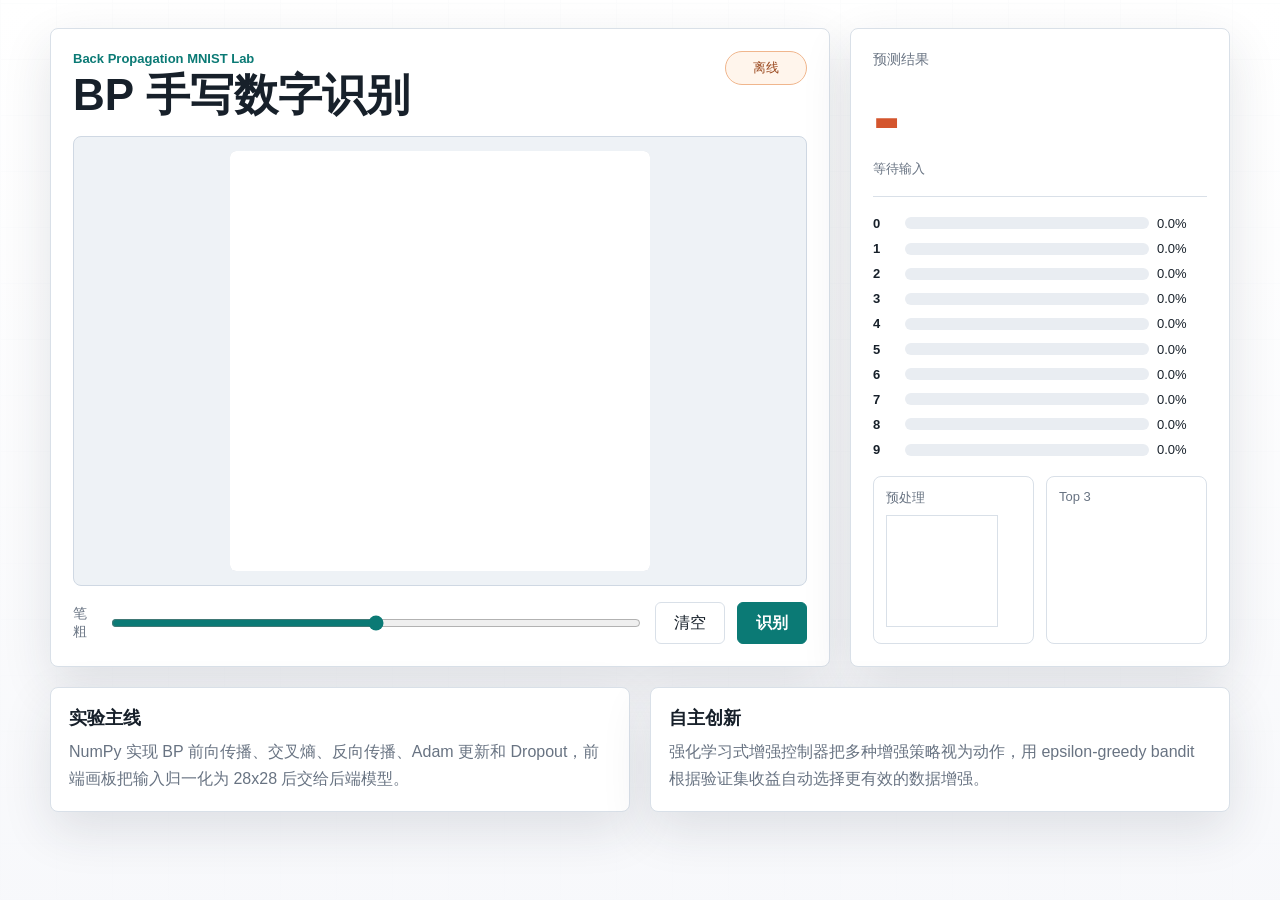
==== experiment1/web/index.html @ 5b9a0ac9 "重构了整个项目结构，前端界面和交互逻辑，后端训练代码增加了强化学习式增强控制器，并且添加了详细的实验记录输出。" ====
<!doctype html>
<html lang="zh-CN">
  <head>
    <meta charset="utf-8" />
    <meta name="viewport" content="width=device-width, initial-scale=1" />
    <title>BP 手写数字识别</title>
    <link rel="stylesheet" href="styles.css" />
  </head>
  <body>
    <main class="shell">
      <section class="workspace">
        <div class="draw-panel">
          <div class="panel-head">
            <div>
              <p class="eyebrow">Back Propagation MNIST Lab</p>
              <h1>BP 手写数字识别</h1>
            </div>
            <span id="modelStatus" class="status">连接中</span>
          </div>

          <div class="canvas-wrap">
            <canvas id="digitCanvas" width="280" height="280" aria-label="手写数字画板"></canvas>
          </div>

          <div class="toolbar">
            <label class="control">
              <span>笔粗</span>
              <input id="brushSize" type="range" min="10" max="34" value="22" />
            </label>
            <button id="clearBtn" type="button">清空</button>
            <button id="predictBtn" type="button" class="primary">识别</button>
          </div>
        </div>

        <aside class="result-panel">
          <div class="prediction">
            <span class="label">预测结果</span>
            <strong id="prediction">-</strong>
            <small id="confidence">等待输入</small>
          </div>

          <div class="bars" id="bars"></div>

          <div class="mini-grid">
            <div>
              <span>预处理</span>
              <canvas id="previewCanvas" width="112" height="112"></canvas>
            </div>
            <div>
              <span>Top 3</span>
              <ol id="topList"></ol>
            </div>
          </div>
        </aside>
      </section>

      <section class="notes">
        <article>
          <h2>实验主线</h2>
          <p>NumPy 实现 BP 前向传播、交叉熵、反向传播、Adam 更新和 Dropout，前端画板把输入归一化为 28x28 后交给后端模型。</p>
        </article>
        <article>
          <h2>自主创新</h2>
          <p>强化学习式增强控制器把多种增强策略视为动作，用 epsilon-greedy bandit 根据验证集收益自动选择更有效的数据增强。</p>
        </article>
      </section>
    </main>
    <script src="app.js"></script>
  </body>
</html>
---- experiment1/web/styles.css ----
:root {
  color-scheme: light;
  --ink: #17202a;
  --muted: #687382;
  --line: #d9e0e8;
  --paper: #f7f8fb;
  --panel: #ffffff;
  --accent: #0b7a75;
  --accent-2: #d4552d;
  --accent-3: #315f9e;
  --shadow: 0 18px 50px rgba(31, 42, 55, 0.12);
}

* {
  box-sizing: border-box;
}

body {
  margin: 0;
  min-height: 100vh;
  font-family: "Microsoft YaHei", "Segoe UI", Arial, sans-serif;
  color: var(--ink);
  background:
    linear-gradient(180deg, rgba(255, 255, 255, 0.84), rgba(247, 248, 251, 0.96)),
    repeating-linear-gradient(90deg, #edf1f5 0 1px, transparent 1px 56px),
    repeating-linear-gradient(0deg, #edf1f5 0 1px, transparent 1px 56px);
}

button,
input {
  font: inherit;
}

.shell {
  width: min(1180px, calc(100% - 32px));
  margin: 0 auto;
  padding: 28px 0;
}

.workspace {
  display: grid;
  grid-template-columns: minmax(360px, 1fr) 380px;
  gap: 20px;
  align-items: stretch;
}

.draw-panel,
.result-panel,
.notes article {
  background: var(--panel);
  border: 1px solid var(--line);
  border-radius: 8px;
  box-shadow: var(--shadow);
}

.draw-panel {
  padding: 22px;
}

.panel-head {
  display: flex;
  justify-content: space-between;
  gap: 16px;
  align-items: flex-start;
  margin-bottom: 18px;
}

.eyebrow {
  margin: 0 0 6px;
  color: var(--accent);
  font-size: 13px;
  font-weight: 700;
  letter-spacing: 0;
}

h1,
h2,
p {
  margin: 0;
}

h1 {
  font-size: clamp(28px, 4vw, 44px);
  line-height: 1.05;
}

.status {
  min-width: 82px;
  text-align: center;
  border: 1px solid var(--line);
  border-radius: 999px;
  padding: 7px 10px;
  color: var(--muted);
  font-size: 13px;
  white-space: nowrap;
}

.status.ready {
  color: #07624f;
  border-color: #8bd2bd;
  background: #ecfbf5;
}

.status.warn {
  color: #9a481e;
  border-color: #f0b68d;
  background: #fff5ec;
}

.canvas-wrap {
  display: grid;
  place-items: center;
  padding: 14px;
  border: 1px solid #cfd8e3;
  border-radius: 8px;
  background: #eef2f6;
}

#digitCanvas {
  width: min(100%, 420px);
  aspect-ratio: 1;
  height: auto;
  display: block;
  border-radius: 6px;
  background: #fff;
  cursor: crosshair;
  touch-action: none;
  box-shadow: inset 0 0 0 1px #c4ccd8;
}

.toolbar {
  display: grid;
  grid-template-columns: 1fr auto auto;
  gap: 12px;
  align-items: center;
  margin-top: 16px;
}

.control {
  display: flex;
  gap: 10px;
  align-items: center;
  color: var(--muted);
  font-size: 14px;
}

.control input {
  width: 100%;
  accent-color: var(--accent);
}

button {
  min-height: 42px;
  border: 1px solid var(--line);
  border-radius: 6px;
  padding: 0 18px;
  background: #fff;
  color: var(--ink);
  cursor: pointer;
}

button.primary {
  border-color: var(--accent);
  background: var(--accent);
  color: #fff;
  font-weight: 700;
}

.result-panel {
  padding: 22px;
  display: grid;
  grid-template-rows: auto 1fr auto;
  gap: 18px;
}

.prediction {
  border-bottom: 1px solid var(--line);
  padding-bottom: 18px;
}

.prediction .label {
  display: block;
  color: var(--muted);
  font-size: 14px;
}

.prediction strong {
  display: block;
  margin: 8px 0 4px;
  font-size: 82px;
  line-height: 0.95;
  color: var(--accent-2);
}

.prediction small {
  color: var(--muted);
}

.bars {
  display: grid;
  gap: 8px;
}

.bar {
  display: grid;
  grid-template-columns: 24px 1fr 50px;
  gap: 8px;
  align-items: center;
  font-size: 13px;
}

.track {
  height: 12px;
  border-radius: 999px;
  background: #e9edf2;
  overflow: hidden;
}

.fill {
  height: 100%;
  width: 0%;
  border-radius: inherit;
  background: var(--accent-3);
  transition: width 180ms ease;
}

.mini-grid {
  display: grid;
  grid-template-columns: 1fr 1fr;
  gap: 12px;
}

.mini-grid > div {
  border: 1px solid var(--line);
  border-radius: 8px;
  padding: 12px;
  min-height: 146px;
}

.mini-grid span {
  display: block;
  margin-bottom: 8px;
  color: var(--muted);
  font-size: 13px;
}

#previewCanvas {
  width: 112px;
  height: 112px;
  image-rendering: pixelated;
  background: #fff;
  border: 1px solid var(--line);
}

#topList {
  margin: 0;
  padding-left: 24px;
  line-height: 1.9;
}

.notes {
  display: grid;
  grid-template-columns: 1fr 1fr;
  gap: 20px;
  margin-top: 20px;
}

.notes article {
  padding: 18px;
}

.notes h2 {
  font-size: 18px;
  margin-bottom: 8px;
}

.notes p {
  color: var(--muted);
  line-height: 1.7;
}

@media (max-width: 860px) {
  .workspace,
  .notes {
    grid-template-columns: 1fr;
  }

  .toolbar {
    grid-template-columns: 1fr 1fr;
  }

  .control {
    grid-column: 1 / -1;
  }
}
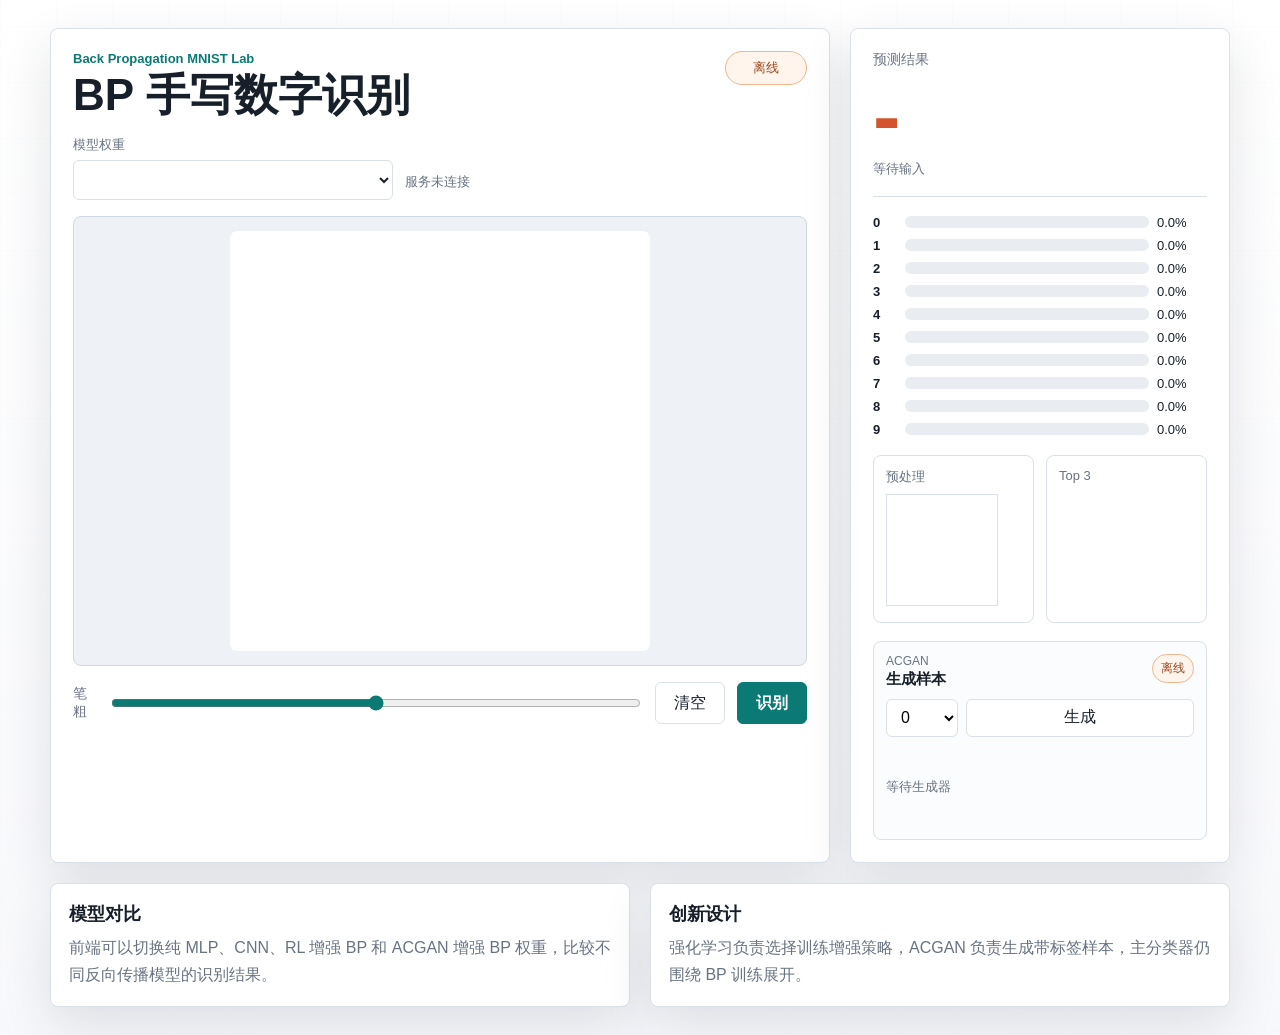
==== commit 41085e87: "重构项目结构，删除旧的Net.py和Net2.py，保留核心功能并引入新的模块化设计。" ====
--- a/experiment1/web/index.html
+++ b/experiment1/web/index.html
@@ -16,6 +16,14 @@
               <h1>BP 手写数字识别</h1>
             </div>
             <span id="modelStatus" class="status">连接中</span>
+          </div>
+
+          <div class="model-bar">
+            <label class="model-select">
+              <span>模型权重</span>
+              <select id="modelSelect"></select>
+            </label>
+            <small id="modelNote">正在检测可用模型</small>
           </div>
 
           <div class="canvas-wrap">
@@ -51,17 +59,46 @@
               <ol id="topList"></ol>
             </div>
           </div>
+
+          <section class="gan-widget" aria-label="ACGAN 生成窗口">
+            <div class="gan-head">
+              <div>
+                <span>ACGAN</span>
+                <strong>生成样本</strong>
+              </div>
+              <span id="ganStatus" class="pill">检测中</span>
+            </div>
+            <div class="gan-controls">
+              <select id="ganDigit" aria-label="选择生成数字">
+                <option value="0">0</option>
+                <option value="1">1</option>
+                <option value="2">2</option>
+                <option value="3">3</option>
+                <option value="4">4</option>
+                <option value="5">5</option>
+                <option value="6">6</option>
+                <option value="7">7</option>
+                <option value="8">8</option>
+                <option value="9">9</option>
+              </select>
+              <button id="ganGenerateBtn" type="button">生成</button>
+            </div>
+            <div class="gan-preview">
+              <img id="ganImage" alt="ACGAN 生成的 MNIST 样本" />
+              <small id="ganMessage">等待生成器</small>
+            </div>
+          </section>
         </aside>
       </section>
 
       <section class="notes">
         <article>
-          <h2>实验主线</h2>
-          <p>NumPy 实现 BP 前向传播、交叉熵、反向传播、Adam 更新和 Dropout，前端画板把输入归一化为 28x28 后交给后端模型。</p>
+          <h2>模型对比</h2>
+          <p>前端可以切换纯 MLP、CNN、RL 增强 BP 和 ACGAN 增强 BP 权重，比较不同反向传播模型的识别结果。</p>
         </article>
         <article>
-          <h2>自主创新</h2>
-          <p>强化学习式增强控制器把多种增强策略视为动作，用 epsilon-greedy bandit 根据验证集收益自动选择更有效的数据增强。</p>
+          <h2>创新设计</h2>
+          <p>强化学习负责选择训练增强策略，ACGAN 负责生成带标签样本，主分类器仍围绕 BP 训练展开。</p>
         </article>
       </section>
     </main>
--- a/experiment1/web/styles.css
+++ b/experiment1/web/styles.css
@@ -27,7 +27,8 @@
 }
 
 button,
-input {
+input,
+select {
   font: inherit;
 }
 
@@ -116,6 +117,39 @@
   background: #eef2f6;
 }
 
+.model-bar {
+  display: grid;
+  grid-template-columns: minmax(220px, 320px) 1fr;
+  gap: 12px;
+  align-items: end;
+  margin-bottom: 16px;
+}
+
+.model-select {
+  display: grid;
+  gap: 6px;
+}
+
+.model-select span {
+  color: var(--muted);
+  font-size: 13px;
+}
+
+.model-select select {
+  min-height: 40px;
+  border: 1px solid var(--line);
+  border-radius: 6px;
+  padding: 0 10px;
+  background: #fff;
+  color: var(--ink);
+}
+
+#modelNote {
+  color: var(--muted);
+  line-height: 1.45;
+  padding-bottom: 9px;
+}
+
 #digitCanvas {
   width: min(100%, 420px);
   aspect-ratio: 1;
@@ -169,7 +203,7 @@
 .result-panel {
   padding: 22px;
   display: grid;
-  grid-template-rows: auto 1fr auto;
+  grid-template-rows: auto 1fr auto auto;
   gap: 18px;
 }
 
@@ -258,6 +292,99 @@
   line-height: 1.9;
 }
 
+.gan-widget {
+  border: 1px solid var(--line);
+  border-radius: 8px;
+  padding: 12px;
+  background: #fbfcfe;
+}
+
+.gan-head {
+  display: flex;
+  align-items: flex-start;
+  justify-content: space-between;
+  gap: 10px;
+  margin-bottom: 10px;
+}
+
+.gan-head span {
+  display: block;
+  color: var(--muted);
+  font-size: 12px;
+}
+
+.gan-head strong {
+  display: block;
+  margin-top: 2px;
+  font-size: 15px;
+}
+
+.pill {
+  border: 1px solid var(--line);
+  border-radius: 999px;
+  padding: 5px 8px;
+  color: var(--muted);
+  font-size: 12px;
+  white-space: nowrap;
+}
+
+.pill.ready {
+  color: #07624f;
+  border-color: #8bd2bd;
+  background: #ecfbf5;
+}
+
+.pill.warn {
+  color: #9a481e;
+  border-color: #f0b68d;
+  background: #fff5ec;
+}
+
+.gan-controls {
+  display: grid;
+  grid-template-columns: 72px 1fr;
+  gap: 8px;
+}
+
+.gan-controls select {
+  min-height: 38px;
+  border: 1px solid var(--line);
+  border-radius: 6px;
+  padding: 0 10px;
+  background: #fff;
+}
+
+.gan-controls button {
+  min-height: 38px;
+}
+
+.gan-preview {
+  margin-top: 10px;
+  min-height: 80px;
+  display: grid;
+  align-content: center;
+  gap: 8px;
+}
+
+.gan-preview img {
+  width: 100%;
+  max-height: 74px;
+  object-fit: contain;
+  image-rendering: pixelated;
+  border: 1px solid var(--line);
+  border-radius: 6px;
+  background: #fff;
+}
+
+.gan-preview img:not([src]) {
+  display: none;
+}
+
+.gan-preview small {
+  color: var(--muted);
+  line-height: 1.4;
+}
+
 .notes {
   display: grid;
   grid-template-columns: 1fr 1fr;
@@ -292,5 +419,12 @@
   .control {
     grid-column: 1 / -1;
   }
-}
-
+
+  .model-bar {
+    grid-template-columns: 1fr;
+  }
+
+  #modelNote {
+    padding-bottom: 0;
+  }
+}
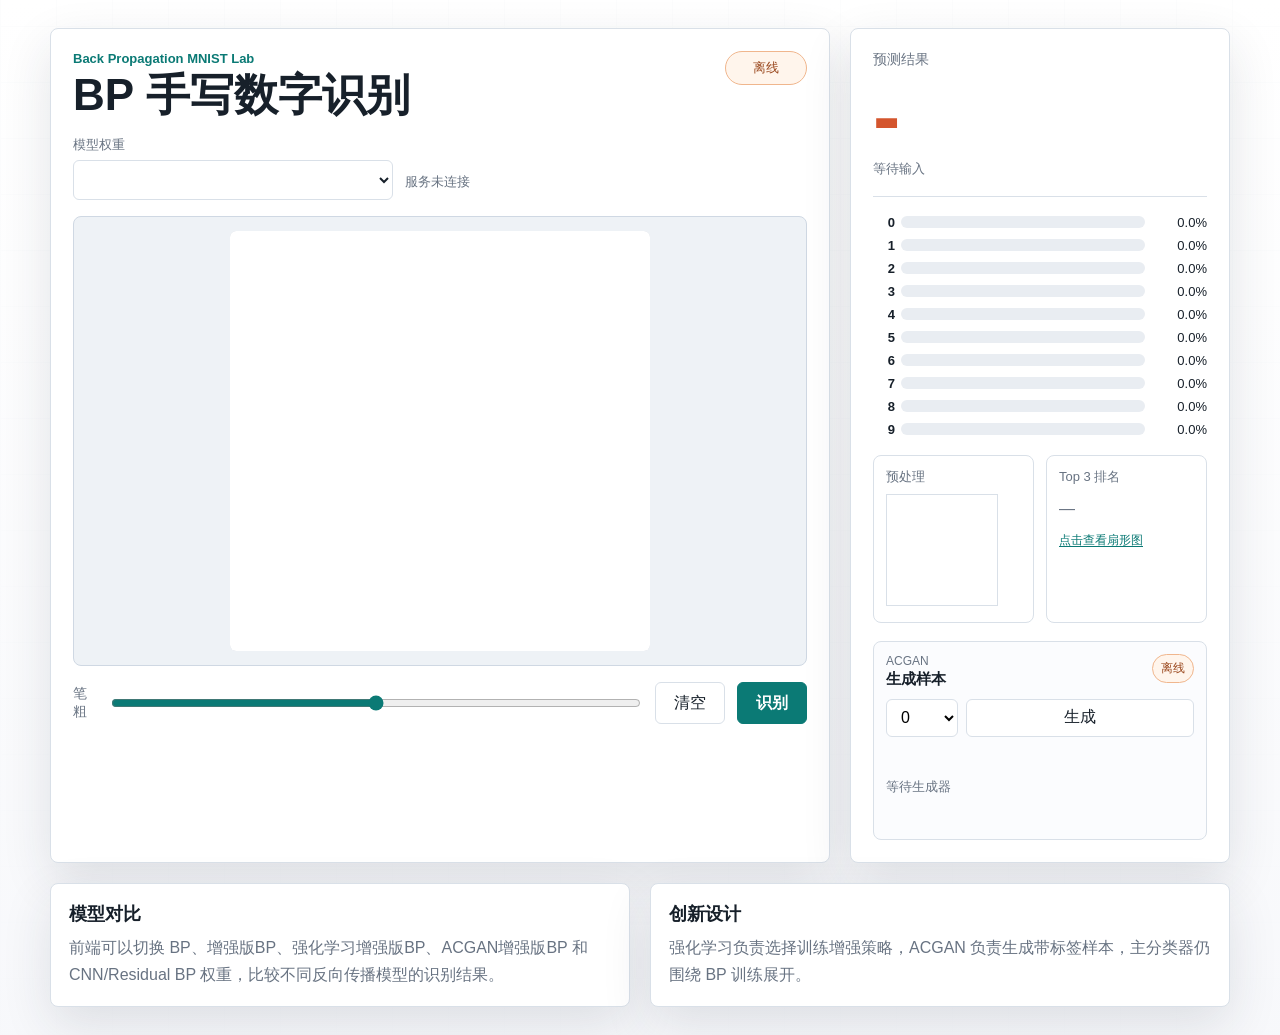
==== commit 13e13e92: "整理实验结构，更新文档路径，新增基线 BP 训练脚本" ====
--- a/experiment1/web/index.html
+++ b/experiment1/web/index.html
@@ -27,13 +27,13 @@
           </div>
 
           <div class="canvas-wrap">
-            <canvas id="digitCanvas" width="280" height="280" aria-label="手写数字画板"></canvas>
+            <canvas id="digitCanvas" width="560" height="560" aria-label="手写数字画板"></canvas>
           </div>
 
           <div class="toolbar">
             <label class="control">
               <span>笔粗</span>
-              <input id="brushSize" type="range" min="10" max="34" value="22" />
+              <input id="brushSize" type="range" min="20" max="68" value="44" />
             </label>
             <button id="clearBtn" type="button">清空</button>
             <button id="predictBtn" type="button" class="primary">识别</button>
@@ -54,9 +54,10 @@
               <span>预处理</span>
               <canvas id="previewCanvas" width="112" height="112"></canvas>
             </div>
-            <div>
-              <span>Top 3</span>
+            <div id="top3Box">
+              <span>Top 3 排名</span>
               <ol id="topList"></ol>
+              <small class="chart-hint">点击查看扇形图</small>
             </div>
           </div>
 
@@ -94,7 +95,7 @@
       <section class="notes">
         <article>
           <h2>模型对比</h2>
-          <p>前端可以切换纯 MLP、CNN、RL 增强 BP 和 ACGAN 增强 BP 权重，比较不同反向传播模型的识别结果。</p>
+          <p>前端可以切换 BP、增强版BP、强化学习增强版BP、ACGAN增强版BP 和 CNN/Residual BP 权重，比较不同反向传播模型的识别结果。</p>
         </article>
         <article>
           <h2>创新设计</h2>
@@ -102,6 +103,15 @@
         </article>
       </section>
     </main>
+
+    <div id="donutModal" class="modal-overlay" aria-hidden="true">
+      <div class="modal-panel">
+        <button class="modal-close" aria-label="关闭">&times;</button>
+        <h3>概率扇形图</h3>
+        <div id="modalDonut"></div>
+      </div>
+    </div>
+
     <script src="app.js"></script>
   </body>
 </html>
--- a/experiment1/web/styles.css
+++ b/experiment1/web/styles.css
@@ -237,13 +237,25 @@
 
 .bar {
   display: grid;
-  grid-template-columns: 24px 1fr 50px;
-  gap: 8px;
+  grid-template-columns: 22px 1fr 56px;
+  gap: 6px;
   align-items: center;
   font-size: 13px;
 }
 
+.bar strong {
+  text-align: right;
+  font-variant-numeric: tabular-nums;
+}
+
+.bar .track + span {
+  text-align: right;
+  white-space: nowrap;
+  font-variant-numeric: tabular-nums;
+}
+
 .track {
+  display: block;
   height: 12px;
   border-radius: 999px;
   background: #e9edf2;
@@ -251,6 +263,7 @@
 }
 
 .fill {
+  display: block;
   height: 100%;
   width: 0%;
   border-radius: inherit;
@@ -288,8 +301,19 @@
 
 #topList {
   margin: 0;
-  padding-left: 24px;
+  padding: 0;
+  list-style: none;
   line-height: 1.9;
+}
+
+#topList li {
+  display: flex;
+  align-items: center;
+  gap: 6px;
+}
+
+#topList .rank-pct {
+  margin-left: auto;
 }
 
 .gan-widget {
@@ -406,6 +430,120 @@
   line-height: 1.7;
 }
 
+/* ---- Top 3 ranking ---- */
+
+#top3Box {
+  cursor: default;
+}
+
+#top3Box.has-results {
+  cursor: pointer;
+}
+
+#top3Box.has-results:hover {
+  background: #f7f9fc;
+}
+
+.rank-dot {
+  display: inline-block;
+  width: 8px;
+  height: 8px;
+  border-radius: 50%;
+  margin-right: 6px;
+  vertical-align: middle;
+}
+
+.rank-label {
+  font-weight: 700;
+  font-size: 15px;
+  color: var(--ink);
+}
+
+.rank-pct {
+  color: var(--muted);
+  font-size: 13px;
+}
+
+.chart-hint {
+  display: block;
+  margin-top: 8px;
+  color: var(--accent);
+  font-size: 12px;
+  cursor: pointer;
+  text-decoration: underline;
+  text-underline-offset: 2px;
+}
+
+/* ---- Donut modal ---- */
+
+.modal-overlay {
+  position: fixed;
+  inset: 0;
+  background: rgba(23, 32, 42, 0.55);
+  display: flex;
+  align-items: center;
+  justify-content: center;
+  z-index: 1000;
+  opacity: 0;
+  pointer-events: none;
+  transition: opacity 220ms ease;
+}
+
+.modal-overlay.open {
+  opacity: 1;
+  pointer-events: auto;
+}
+
+.modal-panel {
+  background: var(--panel);
+  border-radius: 12px;
+  padding: 28px 24px 24px;
+  width: min(560px, calc(100vw - 40px));
+  max-height: calc(100vh - 60px);
+  overflow-y: auto;
+  box-shadow: 0 24px 80px rgba(31, 42, 55, 0.28);
+  position: relative;
+}
+
+.modal-panel h3 {
+  margin: 0 0 16px;
+  font-size: 20px;
+  color: var(--ink);
+}
+
+.modal-close {
+  position: absolute;
+  top: 12px;
+  right: 14px;
+  width: 36px;
+  height: 36px;
+  border: none;
+  background: none;
+  font-size: 24px;
+  color: var(--muted);
+  cursor: pointer;
+  border-radius: 6px;
+  display: grid;
+  place-items: center;
+  padding: 0;
+}
+
+.modal-close:hover {
+  background: #eef1f5;
+  color: var(--ink);
+}
+
+#modalDonut {
+  display: grid;
+  place-items: center;
+}
+
+#modalDonut svg {
+  width: 100%;
+  max-width: 500px;
+  height: auto;
+}
+
 @media (max-width: 860px) {
   .workspace,
   .notes {
